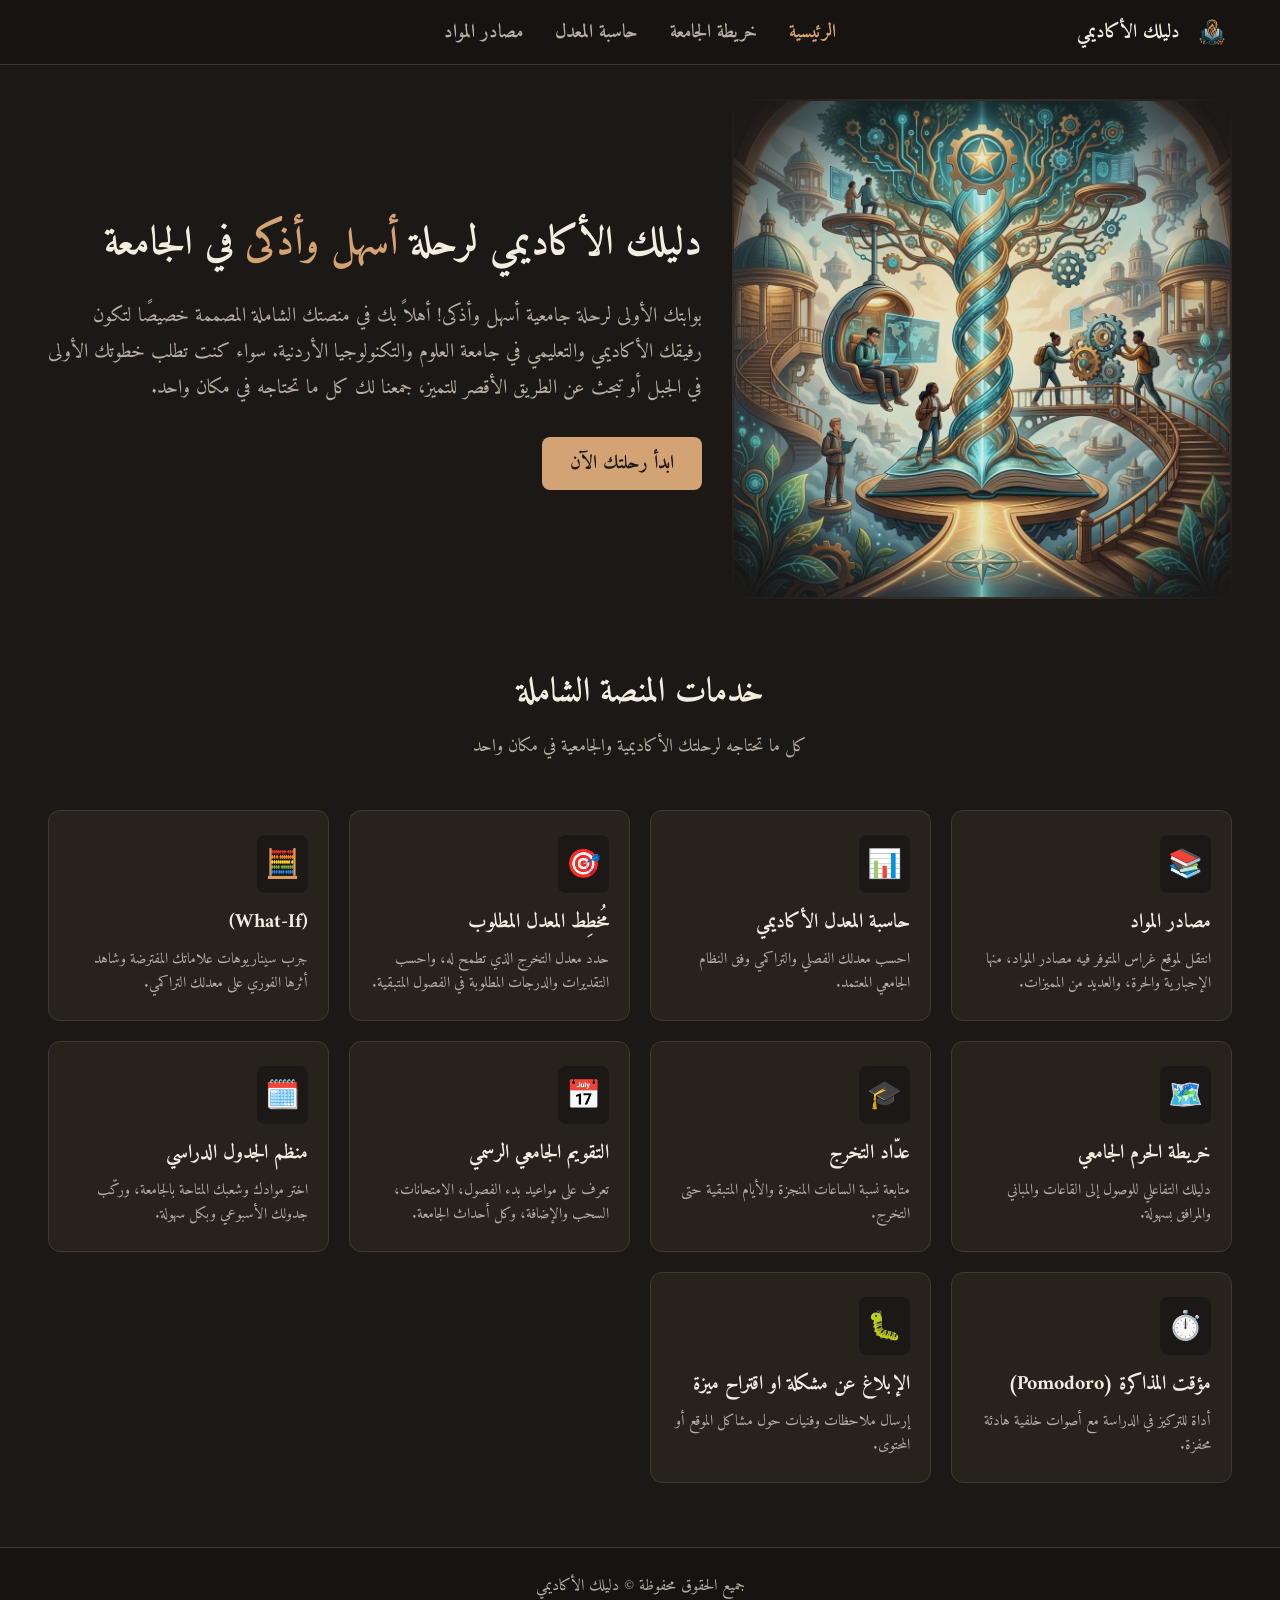
==== index.html @ 9dca1169 "Add files via upload" ====
<!DOCTYPE html>
<html lang="ar" dir="rtl">

<head>
    <link rel="stylesheet" href="CSS/auth-modal.css">
    <meta charset="UTF-8">
    <meta name="viewport" content="width=device-width, initial-scale=1.0">
    <title>dalelak</title>
    <link rel="stylesheet" href="CSS/style.css">
</head>

<body>

    <header class="official-header">
        <div class="header-container">
            <!-- الشعار مع اسم المنصة -->
            <div class="logo-section">
                <img src="image/logox.png" alt="شعار المنصة" class="site-logo">
                <span class="logo-text">دليلك الأكاديمي</span>
            </div>

            <!-- روابط الخدمات الأكاديمية الأهم للطلاب -->
            <nav class="navigation">
                <ul>
                    <li><a href="index.html" class="active">الرئيسية</a></li>
                    <li><a href="campus-map.html">خريطة الجامعة</a></li>
                    <li><a href="gpa-calculator.html">حاسبة المعدل</a></li>
                    <li><a href="https://www.ghirass-jo.com/" target="_blank">مصادر المواد</a></li>
                </ul>
            </nav>

            <!-- الأدوات الجانبية: زر الوضع الداكن وزر الدخول -->
       
        </div>
    </header>

    <hr />

    <section class="hero">
        <!-- غلفنا الصورة بـ div وأعطيناها كلاس محدد للدمج -->
        <div class="hero-image-wrapper">
            <img src="image/intro to just.jpg" alt="Student study illustration" class="hero-image-right">
        </div>

        <div class="herosup">
            <h1 class="hero-title">
                دليلك الأكاديمي لرحلة <span class="highlight">أسهل وأذكى</span> في الجامعة
            </h1>

            <p class="intro">
                بوابتك الأولى لرحلة جامعية أسهل وأذكى! أهلاً بك في منصتك الشاملة المصممة خصيصًا لتكون رفيقك الأكاديمي
                والتعليمي في جامعة العلوم والتكنولوجيا الأردنية. سواء كنت تطلب خطوتك الأولى في الجبل أو تبحث عن الطريق
                الأقصر للتميز، جمعنا لك كل ما تحتاجه في مكان واحد.
            </p>

            <div class="button-container">
                <!-- ربط الزر بـ id قسم الخدمات للتمرير التلقائي -->
                <a href="#features" class="btn-start">ابدأ رحلتك الآن</a>
            </div>
        </div>
    </section>

    <section class="features-section" id="features">
        <h2 class="section-title">خدمات المنصة الشاملة</h2>
        <p class="section-subtitle">كل ما تحتاجه لرحلتك الأكاديمية والجامعية في مكان واحد</p>
        <div class="features-grid">

            <a href="https://www.ghirass-jo.com/" target="_blank" class="feature-card-link">
                <div class="feature-card">
                    <span class="icon">📚</span>
                    <h3>مصادر المواد</h3>
                    <p>انتقل لموقع غراس المتوفر فيه مصادر المواد، منها الإجبارية والحرة، والعديد من المميزات.</p>
                </div>
            </a>

            <!-- 2. حاسبة المعدل الأكاديمي -->
            <a href="gpa-calculator.html" class="feature-card-link">
                <div class="feature-card">
                    <span class="icon">📊</span>
                    <h3>حاسبة المعدل الأكاديمي</h3>
                    <p>احسب معدلك الفصلي والتراكمي وفق النظام الجامعي المعتمد.</p>
                </div>
            </a>
            <!-- مُخطِط المعدل المطلوب (GPA Target) -->
            <a href="gpa-target.html" class="feature-card-link">
                <div class="feature-card">
                    <span class="icon">🎯</span>
                    <h3>مُخطِط المعدل المطلوب</h3>
                    <p>حدد معدل التخرج الذي تطمح له، واحسب التقديرات والدرجات المطلوبة في الفصول المتبقية.</p>
                </div>
            </a>

            <!-- 3. حاسبة "ماذا لو؟" (What-If) -->
            <a href="whatif-calculator.html" class="feature-card-link">
                <div class="feature-card">
                    <span class="icon">🧮</span>
                    <h3>(What-If)</h3>
                    <p>جرب سيناريوهات علاماتك المفترضة وشاهد أثرها الفوري على معدلك التراكمي.</p>
                </div>
            </a>






            <!-- 7. خريطة الحرم الجامعي -->
            <div class="feature-card" onclick="window.location.href='campus-map.html'">
                <div class="icon">🗺️</div>
                <h3>خريطة الحرم الجامعي</h3>
                <p>دليلك التفاعلي للوصول إلى القاعات والمباني والمرافق بسهولة.</p>
            </div>

            <!-- 8. تتبع الخطة وعدّاد التخرج -->
            <a href="graduation-tracker.html" class="feature-card-link">
                <div class="feature-card">
                    <span class="icon">🎓</span>
                    <h3> عدّاد التخرج</h3>
                    <p>متابعة نسبة الساعات المنجزة والأيام المتبقية حتى التخرج.</p>
                </div>
            </a>

            <!-- 9. التقويم الأكاديمي الرسمي -->
            <a href="https://www.just.edu.jo/ar/calendar/Pages/default.aspx" target="_blank" class="feature-card-link">
                <div class="feature-card">
                    <span class="icon">📅</span>
                    <h3>التقويم الجامعي الرسمي</h3>
                    <p>تعرف على مواعيد بدء الفصول، الامتحانات، السحب والإضافة، وكل أحداث الجامعة.</p>
                </div>
            </a>

            <!-- 10. صانع الجدول الدراسي -->
            <a href="schedule-builder.html" class="feature-card-link">
                <div class="feature-card">
                    <span class="icon">🗓️</span>
                    <h3>منظم الجدول الدراسي </h3>
                    <p>اختر موادك وشعبك المتاحة بالجامعة، وركّب جدولك الأسبوعي وبكل سهولة.</p>
                </div>
            </a>



            <!-- 13. مؤقت المذاكرة والتركيز -->
            <a href="pomodoro-timer.html" class="feature-card-link">
                <div class="feature-card">
                    <span class="icon">⏱️</span>
                    <h3>مؤقت المذاكرة (Pomodoro)</h3>
                    <p>أداة للتركيز في الدراسة مع أصوات خلفية هادئة محفزة.</p>
                </div>
            </a>

            <!-- 14. الإبلاغ عن مشكلة -->
            <a href="feedback.html" class="feature-card-link">
                <div class="feature-card">
                    <span class="icon">🐛</span>
                    <h3> الإبلاغ عن مشكلة او اقتراح ميزة</h3>
                    <p>إرسال ملاحظات وفنيات حول مشاكل الموقع أو المحتوى.</p>
                </div>
            </a>


        </div>
    </section>



    <footer class="official-footer">
        <p>جميع الحقوق محفوظة &copy; <span id="current-year"></span> دليلك الأكاديمي</p>
    </footer>
   
</body>

</html>
---- CSS/style.css ----
@import url('https://fonts.googleapis.com/css2?family=Amiri:wght@400;700&family=Poppins:wght@400;700&display=swap');

/* ==========================================
   1. General & Base Styles (طابع المكتبة الذكية)
   ========================================== */
* {
    margin: 0;
    padding: 0;
    box-sizing: border-box;
    scroll-behavior: smooth;
    font-family: 'Poppins', sans-serif;
}

body {
    background-color: #1c1815; /* خلفية داكنة دافئة شبيهة بالموكا */
    color: #f4ede2;            /* نص كريمي مريح للعين */
    direction: rtl;
}

a {
    text-decoration: none;
}

hr {
    opacity: 0.15;
    border-color: #433830;
}

/* ==========================================
   2. Header & Navigation
   ========================================== */
.official-header {
    width: 100%;
    background-color: #171311;
    border-bottom: 1px solid #433830;
    position: sticky;
    top: 0;
    z-index: 1000;
}

.header-container {
    max-width: 1400px;
    width: 95%;
    margin: 0 auto;
    padding: 12px 1rem;
    display: grid;
    grid-template-columns: 1fr auto 1fr; /* 3 أعمدة: الشعار يمين، القائمة وسط، الأزرار يسار */
    align-items: center;
}

/* الشعار وعنوان المنصة */
.logo-section {
    display: flex;
    align-items: center;
    gap: 12px;
    justify-self: start; /* يثبت الشعار في جهة اليمين */
}

.site-logo {
    width: 40px;
    height: 40px;
    object-fit: contain;
}

.logo-text {
    font-family: 'Amiri', serif;
    color: #f4ede2;
    font-size: 1.2rem;
    font-weight: 700;
}

/* روابط القائمة الرئيسية - ثابتة في المنتصف تماماً */
.navigation {
    justify-self: center; 
}

.navigation ul {
    list-style: none;
    display: flex;
    gap: 2rem;
    margin: 0;
    padding: 0;
}

.navigation a {
    text-decoration: none;
    color: #b8afa4;
    font-family: 'Amiri', serif;
    font-size: 19px;
    font-weight: 700;
    position: relative;
    padding: 4px 0;
    transition: color 0.25s ease;
}

.navigation a:hover,
.navigation a.active {
    color: #d4a373; /* لون عسلي/ذهبي دافئ */
}

/* الأزرار الجانبية */
.header-actions {
    justify-self: end; /* تثبيت الأزرار في أقصى اليسار */
    display: flex;
    align-items: center;
    gap: 12px;
}

/* ==========================================
   3. Hero Section
   ========================================== */
.hero {
    display: flex;
    align-items: center;
    justify-content: space-between;
    gap: 30px;
    margin: 2rem auto;
    padding: 0 1rem;
    max-width: 1400px;
    width: 95%;
    direction: rtl;
}

.herosup {
    flex: 1;
    text-align: right;
}

.hero-title {
    font-family: 'Amiri', serif;
    font-size: 40px;
    font-weight: 700;
    color: #f4ede2;
    margin-bottom: 20px;
    text-align: right;
}

.intro {
    font-family: 'Amiri', serif;
    font-size: 20px;
    color: #b8afa4;
    line-height: 1.8;
    margin-top: 15px;
    text-align: right;
    margin-bottom: 30px;
}

.highlight {
    font-family: 'Amiri', serif;
    font-size: inherit;
    font-weight: inherit;
    color: #d4a373;
}

.hero-image-wrapper {
    flex: 0 0 500px;
    max-width: 100%;
}

.hero-image-right {
    width: 100%;
    height: auto;
    display: block;
    border-radius: 12px;
    border: 2px solid #433830;
    box-shadow: 0 10px 25px rgba(0,0,0,0.3);
    -webkit-mask-image: radial-gradient(circle, rgba(0,0,0,1) 60%, rgba(0,0,0,0) 100%);
    mask-image: radial-gradient(circle, rgba(0,0,0,1) 60%, rgba(0,0,0,0) 100%);
    opacity: 0.9;
}

/* ==========================================
   4. Features & Cards Section
   ========================================== */
.features-section {
    max-width: 1400px;
    width: 95%;
    margin: 4rem auto;
    padding: 0 1rem;
    text-align: center;
}

.section-title {
    font-family: 'Amiri', serif;
    font-size: 34px;
    color: #f4ede2;
    margin-bottom: 8px;
}

.section-subtitle {
    font-family: 'Amiri', serif;
    font-size: 18px;
    color: #b8afa4;
    margin-bottom: 3rem;
}

.features-grid {
    display: grid;
    grid-template-columns: repeat(auto-fit, minmax(260px, 1fr));
    gap: 20px;
}

.feature-card {
    background-color: #28221d; /* خلفية كرت دافئة */
    border: 1px solid #433830;   /* إطار هادئ */
    border-radius: 12px;
    padding: 24px 20px;
    text-align: right;
    transition: all 0.3s ease;
    cursor: pointer;
}

.feature-card:hover {
    background-color: #332b25;   /* تفتيح بسيط عند تمرير الماوس */
    border-color: #d4a373;       /* إطار عسلي */
    transform: translateY(-4px);
    box-shadow: 0 8px 20px rgba(212, 163, 115, 0.08);
}

.feature-card .icon,
.feature-card .card-icon {
    font-size: 28px;
    margin-bottom: 12px;
    display: inline-block;
    padding: 8px;
    background: #1c1815;
    border-radius: 8px;
}

.feature-card h3 {
    font-family: 'Amiri', serif;
    font-size: 20px;
    font-weight: 700;
    color: #f4ede2;
    margin-bottom: 8px;
}

.feature-card p {
    font-family: 'Amiri', serif;
    font-size: 15px;
    color: #b8afa4;
    line-height: 1.6;
}

/* ==========================================
   5. Buttons & Action Controls
   ========================================== */
.btn-start {
    display: inline-block;
    font-family: 'Amiri', serif;
    font-size: 19px;
    font-weight: 700;
    color: #1c1815;
    background-color: #d4a373; /* زر بارز بلون ذهبي دافئ */
    padding: 10px 28px;
    border-radius: 8px;
    text-decoration: none;
    transition: background-color 0.25s ease, transform 0.2s ease;
}

.btn-start:hover {
    background-color: #e9c46a;
    transform: translateY(-2px);
}

.btn-portal {
    font-family: 'Amiri', serif;
    background-color: #28221d;
    color: #f4ede2;
    border: 1px solid #433830;
    padding: 6px 18px;
    border-radius: 8px;
    font-size: 17px;
    font-weight: 700;
    text-decoration: none;
    transition: background-color 0.2s ease, border-color 0.2s ease, color 0.2s ease;
}

.btn-portal:hover {
    background-color: #d4a373;
    border-color: #d4a373;
    color: #1c1815;
}

.theme-toggle-btn {
    background: #28221d;
    border: 1px solid #433830;
    color: #f4ede2;
    font-size: 0.95rem;
    width: 38px;
    height: 38px;
    border-radius: 8px;
    cursor: pointer;
    display: flex;
    align-items: center;
    justify-content: center;
    transition: background-color 0.2s ease, border-color 0.2s ease;
}

.theme-toggle-btn:hover {
    background-color: #332b25;
    border-color: #d4a373;
}

/* ==========================================
   6. Footer
   ========================================== */
.official-footer {
    width: 100%;
    text-align: center;
    padding: 1.5rem 1rem;
    margin-top: 3rem;
    background-color: #171311;
    border-top: 1px solid #433830;
}

.official-footer p {
    font-family: 'Amiri', serif;
    font-size: 16px;
    color: #b8afa4;
    margin: 0;
}
/* ==========================================
   تعديلات شاملة للتجاوب مع الشاشات الصغيرة (Mobile Optimization)
   ========================================== */
@media (max-width: 900px) {

    /* 1. إصلاح الهيدر والقائمة العلوية لتتكدس بترتيب */
    .header-container {
        display: flex !important;
        flex-direction: column !important;
        gap: 12px;
        padding: 10px;
        text-align: center;
    }
    
    .logo-section {
        justify-self: center !important;
        justify-content: center;
    }

    .navigation {
        justify-self: center !important;
    }

    .navigation ul {
        flex-wrap: wrap;
        justify-content: center;
        gap: 1rem !important;
    }

    .navigation a {
        font-size: 16px !important;
    }

    .header-actions {
        justify-self: center !important;
    }

    /* 2. إصلاح الواجهة الرئيسية (Hero Section) */
    .hero {
        flex-direction: column-reverse !important;
        text-align: center !important;
        margin: 1.5rem auto !important;
        gap: 20px;
    }
    
    .herosup, .hero-title, .intro {
        text-align: center !important;
    }

    .hero-title {
        font-size: 26px !important;
        line-height: 1.3;
    }

    .intro {
        font-size: 15px !important;
    }

    .hero-image-wrapper {
        flex: 0 0 auto !important;
        width: 100% !important;
        max-width: 260px !important;
        margin: 0 auto;
    }

    /* 3. تحويل جميع الشبكات والكروت إلى عمود واحد لتعبئة الشاشة */
    .features-grid, 
    .builder-layout, 
    .pomodoro-layout, 
    .input-grid, 
    .cumulative-inputs, 
    .details-grid,
    .status-grid {
        grid-template-columns: 1fr !important;
        gap: 15px !important;
    }

    /* 4. منع الجداول من الخروج عن حدود الشاشة وجعلها قابلة للتمرير بسلاسة */
    .schedule-table, 
    .whatif-table, 
    .courses-table {
        display: block;
        overflow-x: auto;
        white-space: nowrap;
        -webkit-overflow-scrolling: touch;
    }

    /* 5. ضبط العناوين والأزرار لتناسب أصابع الجوال */
    .section-title, .page-title {
        font-size: 24px !important;
    }
    
    .section-subtitle, .page-desc {
        font-size: 14px !important;
    }

    .btn-start, .btn-calc, .btn-add, .btn-submit, .btn-calc-tracker {
        width: 100% !important;
        font-size: 17px !important;
        padding: 12px !important;
        text-align: center;
    }

    /* 6. تصغير الحاويات الرئيسية والهوامش لتناسب الشاشات الضيقة */
    .calculator-container,
    .whatif-container,
    .pomodoro-container,
    .tracker-container,
    .feedback-container,
    .map-page-container {
        padding: 0 10px !important;
        margin: 1.5rem auto !important;
    }
}


/* ==========================================
   إصلاحات خاصة بالهيدر والخريطة على الجوال
   ========================================== */
@media (max-width: 900px) {

    /* 1. إعطاء الهيدر مساحة وبراح لتتكدس العناصر بدون حشر */
    .header-container {
        display: flex !important;
        flex-direction: column !important;
        gap: 15px !important;
        padding: 18px 10px !important;
    }

    .navigation ul {
        display: flex !important;
        flex-wrap: wrap !important;
        justify-content: center !important;
        gap: 10px 15px !important; /* مسافات مريحة بين الروابط سطر بسطر */
    }

    .navigation a {
        font-size: 15px !important;
        padding: 4px 8px !important;
    }

    /* 2. جعل الخريطة أسهل وأوسع للحركة باللمس على الجوال */
    .map-view-box {
        height: 450px !important; /* زيادة ارتفاع الخريطة لتصير واضحة ومريحة للتصفح */
    }

    .map-image-scroll-wrapper {
        -webkit-overflow-scrolling: touch !important; /* تفعيل التمرير السلس بالاصبع */
        touch-action: pan-x pan-y !important; /* السماح بحركة اللمس بحرية داخل الخريطة */
    }
}
/* ==========================================
   إصلاح تفاعل الخريطة أو الموقع المضمت على الجوال
   ========================================== */
@media (max-width: 900px) {
    .map-view-box {
        height: 450px !important;
        overflow: hidden !important;
        position: relative;
        -webkit-overflow-scrolling: touch !important;
    }

    /* لو كانت الخريطة عبارة عن iframe أو صفحة ويب مضمنة */
    .map-view-box iframe, 
    .map-view-box object, 
    .map-view-box embed {
        width: 100% !important;
        height: 100% !important;
        border: none !important;
        pointer-events: auto !important;
        -webkit-overflow-scrolling: touch !important;
    }

    .map-image-scroll-wrapper {
        width: 100% !important;
        height: 100% !important;
        overflow: auto !important;
        -webkit-overflow-scrolling: touch !important;
        touch-action: pan-x pan-y !important;
    }
}
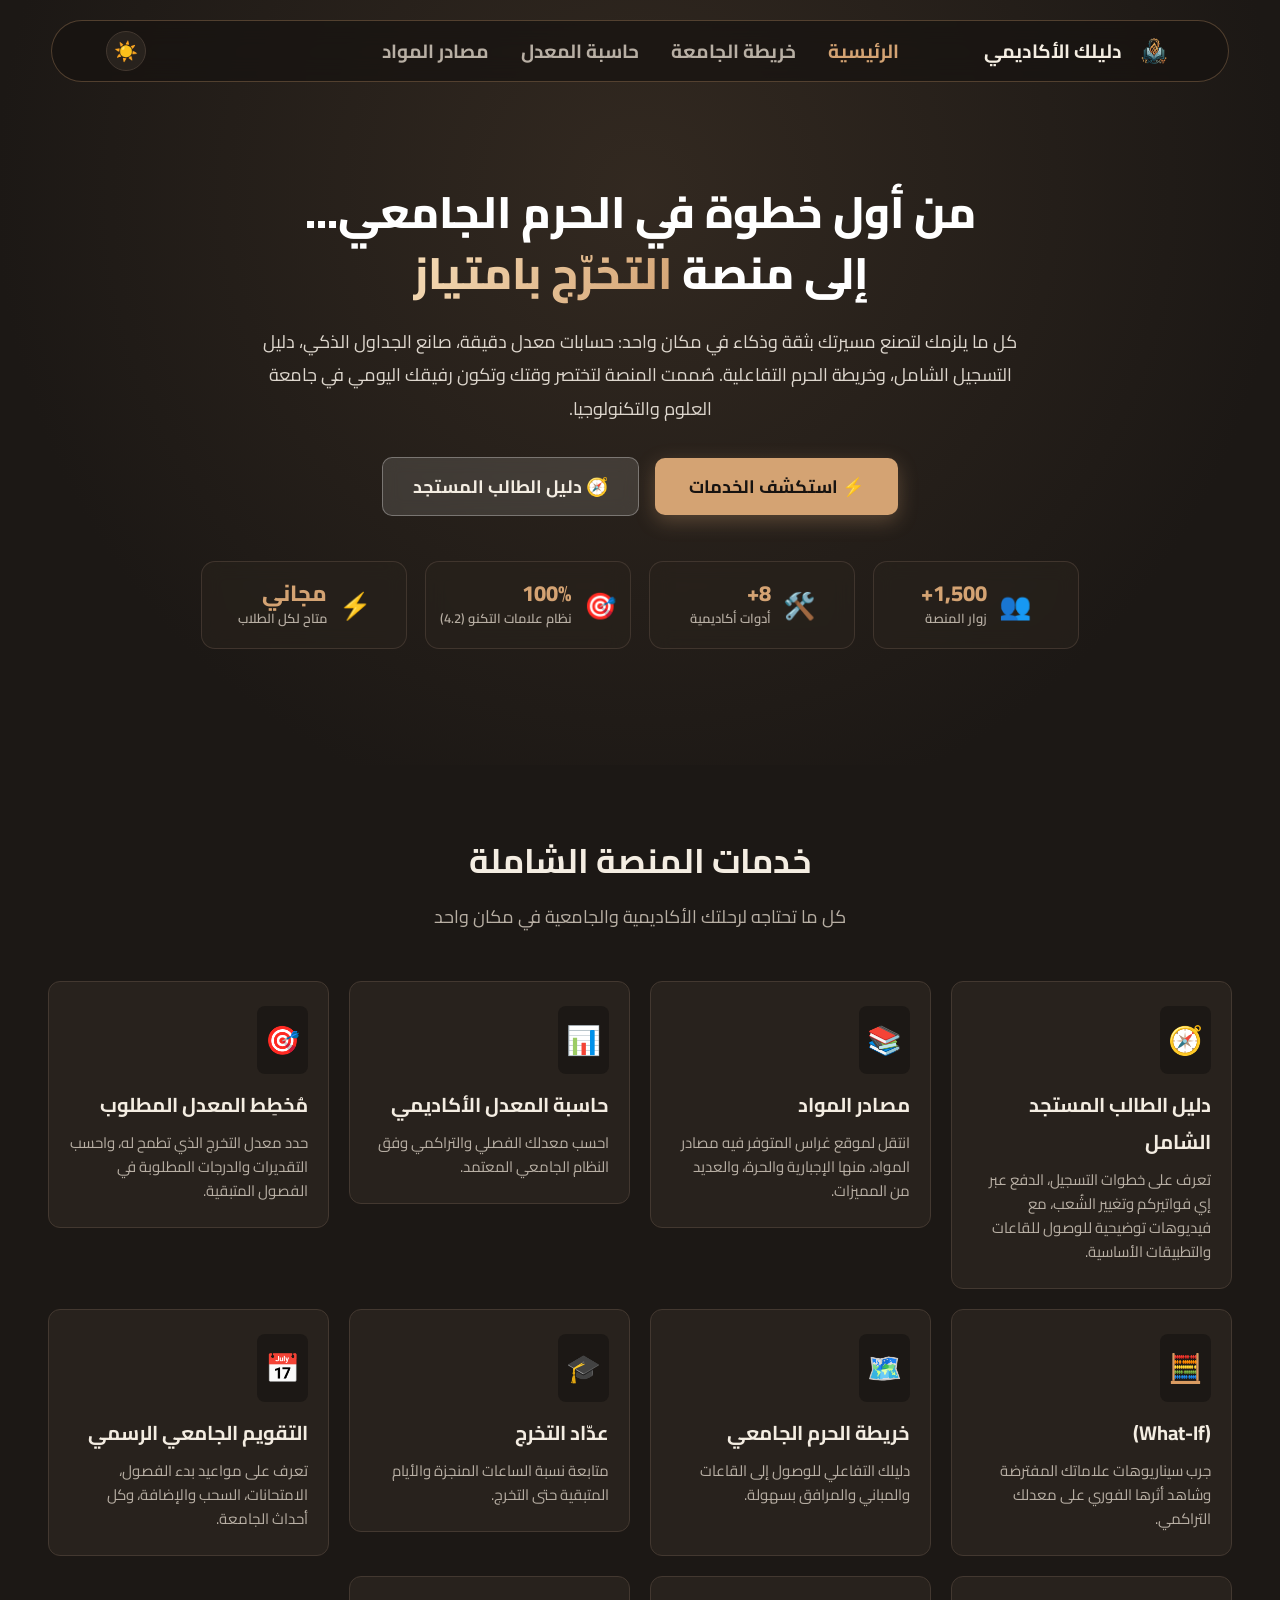
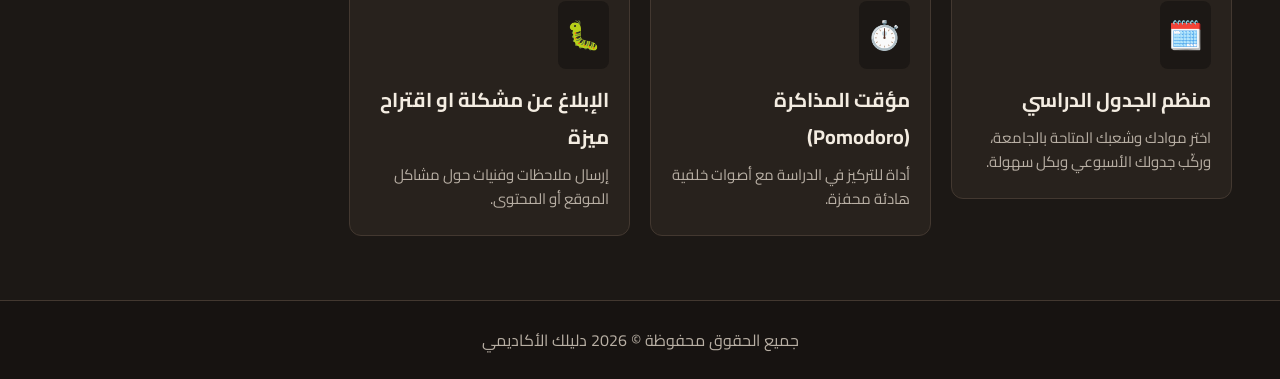
==== commit 5eb30601: "Add files via upload" ====
--- a/index.html
+++ b/index.html
@@ -2,24 +2,26 @@
 <html lang="ar" dir="rtl">
 
 <head>
-    <link rel="stylesheet" href="CSS/auth-modal.css">
     <meta charset="UTF-8">
     <meta name="viewport" content="width=device-width, initial-scale=1.0">
-    <title>dalelak</title>
+    <title>دليلك الأكاديمي</title>
+    <!-- استدعاء خط Cairo الموحد لجميع عناصر الصفحة -->
+    <link href="https://fonts.googleapis.com/css2?family=Cairo:wght@400;600;700;800&display=swap" rel="stylesheet">
+    <link rel="stylesheet" href="CSS/auth-modal.css">
     <link rel="stylesheet" href="CSS/style.css">
+    <link rel="stylesheet" href="theme.css">
 </head>
 
 <body>
 
-    <header class="official-header">
+    <!-- الهيدر العائم الخاص بالرئيسية -->
+    <header class="official-header home-header">
         <div class="header-container">
-            <!-- الشعار مع اسم المنصة -->
             <div class="logo-section">
                 <img src="image/logox.png" alt="شعار المنصة" class="site-logo">
                 <span class="logo-text">دليلك الأكاديمي</span>
             </div>
 
-            <!-- روابط الخدمات الأكاديمية الأهم للطلاب -->
             <nav class="navigation">
                 <ul>
                     <li><a href="index.html" class="active">الرئيسية</a></li>
@@ -29,41 +31,88 @@
                 </ul>
             </nav>
 
-            <!-- الأدوات الجانبية: زر الوضع الداكن وزر الدخول -->
-       
+            <div class="header-actions">
+                <button id="themeToggle" class="theme-toggle-btn" title="تبديل المظهر">
+                    <span id="themeIcon">☀️</span>
+                </button>
+            </div>
         </div>
     </header>
 
-    <hr />
-
-    <section class="hero">
-        <!-- غلفنا الصورة بـ div وأعطيناها كلاس محدد للدمج -->
-        <div class="hero-image-wrapper">
-            <img src="image/intro to just.jpg" alt="Student study illustration" class="hero-image-right">
-        </div>
-
-        <div class="herosup">
+    <!-- الواجهة الرئيسية بالصورة والتنسيق الموحد -->
+<!-- واجهة البداية العصرية بدون صور مع عداد الزوار والإحصائيات -->
+    <section class="hero-banner">
+        <div class="hero-content">
             <h1 class="hero-title">
-                دليلك الأكاديمي لرحلة <span class="highlight">أسهل وأذكى</span> في الجامعة
+                من أول خطوة في الحرم الجامعي... <br>
+                إلى منصة <span class="highlight">التخرّج بامتياز</span>
             </h1>
 
-            <p class="intro">
-                بوابتك الأولى لرحلة جامعية أسهل وأذكى! أهلاً بك في منصتك الشاملة المصممة خصيصًا لتكون رفيقك الأكاديمي
-                والتعليمي في جامعة العلوم والتكنولوجيا الأردنية. سواء كنت تطلب خطوتك الأولى في الجبل أو تبحث عن الطريق
-                الأقصر للتميز، جمعنا لك كل ما تحتاجه في مكان واحد.
+            <p class="hero-intro">
+                كل ما يلزمك لتصنع مسيرتك بثقة وذكاء في مكان واحد: حسابات معدل دقيقة، صانع الجداول الذكي، دليل التسجيل الشامل، وخريطة الحرم التفاعلية. صُممت المنصة لتختصر وقتك وتكون رفيقك اليومي في جامعة العلوم والتكنولوجيا.
             </p>
 
-            <div class="button-container">
-                <!-- ربط الزر بـ id قسم الخدمات للتمرير التلقائي -->
-                <a href="#features" class="btn-start">ابدأ رحلتك الآن</a>
+            <div class="hero-actions">
+                <a href="#features" class="btn-primary-hero">⚡ استكشف الخدمات</a>
+                <a href="guide.html" class="btn-secondary-hero">🧭 دليل الطالب المستجد</a>
+            </div>
+
+            <!-- شبكة الإحصائيات وعداد الزوار -->
+            <div class="hero-stats">
+                <!-- عداد الزوار التفاعلي -->
+                <div class="stat-box">
+                    <span class="stat-icon">👥</span>
+                    <div class="stat-data">
+                        <span class="stat-number" id="visitorCount">0</span>
+                        <span class="stat-label">زوار المنصة</span>
+                    </div>
+                </div>
+
+                <!-- عدد الأدوات -->
+                <div class="stat-box">
+                    <span class="stat-icon">🛠️</span>
+                    <div class="stat-data">
+                        <span class="stat-number">8+</span>
+                        <span class="stat-label">أدوات أكاديمية</span>
+                    </div>
+                </div>
+
+                <!-- التوافق الأكاديمي -->
+                <div class="stat-box">
+                    <span class="stat-icon">🎯</span>
+                    <div class="stat-data">
+                        <span class="stat-number">100%</span>
+                        <span class="stat-label">نظام علامات التكنو (4.2)</span>
+                    </div>
+                </div>
+
+                <!-- إتاحة المنصة -->
+                <div class="stat-box">
+                    <span class="stat-icon">⚡</span>
+                    <div class="stat-data">
+                        <span class="stat-number">مجاني</span>
+                        <span class="stat-label">متاح لكل الطلاب</span>
+                    </div>
+                </div>
             </div>
         </div>
     </section>
+
+    <!-- تبدأ بعدها كروت الخدمات مباشرة -->
 
     <section class="features-section" id="features">
         <h2 class="section-title">خدمات المنصة الشاملة</h2>
         <p class="section-subtitle">كل ما تحتاجه لرحلتك الأكاديمية والجامعية في مكان واحد</p>
         <div class="features-grid">
+
+            <a href="guide.html" class="feature-card-link">
+                <div class="feature-card">
+                    <span class="icon">🧭</span>
+                    <h3>دليل الطالب المستجد الشامل</h3>
+                    <p>تعرف على خطوات التسجيل، الدفع عبر إي فواتيركم وتغيير الشُعب، مع فيديوهات توضيحية للوصول للقاعات
+                        والتطبيقات الأساسية.</p>
+                </div>
+            </a>
 
             <a href="https://www.ghirass-jo.com/" target="_blank" class="feature-card-link">
                 <div class="feature-card">
@@ -167,7 +216,10 @@
     <footer class="official-footer">
         <p>جميع الحقوق محفوظة &copy; <span id="current-year"></span> دليلك الأكاديمي</p>
     </footer>
-   
+<script src="theme.js"></script>
+
+
+
 </body>
 
 </html>
--- a/CSS/style.css
+++ b/CSS/style.css
@@ -1,14 +1,14 @@
-@import url('https://fonts.googleapis.com/css2?family=Amiri:wght@400;700&family=Poppins:wght@400;700&display=swap');
 
 /* ==========================================
    1. General & Base Styles (طابع المكتبة الذكية)
    ========================================== */
+@import url('https://fonts.googleapis.com/css2?family=Cairo:wght@400;600;700&display=swap');
 * {
     margin: 0;
     padding: 0;
     box-sizing: border-box;
     scroll-behavior: smooth;
-    font-family: 'Poppins', sans-serif;
+    font-family: 'Cairo', sans-serif !important; /* توحيد الخط العربي في كامل الموقع */
 }
 
 body {
@@ -63,7 +63,7 @@
 }
 
 .logo-text {
-    font-family: 'Amiri', serif;
+    font-family: 'Cairo', sans-serif;
     color: #f4ede2;
     font-size: 1.2rem;
     font-weight: 700;
@@ -85,7 +85,7 @@
 .navigation a {
     text-decoration: none;
     color: #b8afa4;
-    font-family: 'Amiri', serif;
+    font-family: 'Cairo', sans-serif;
     font-size: 19px;
     font-weight: 700;
     position: relative;
@@ -107,66 +107,204 @@
 }
 
 /* ==========================================
-   3. Hero Section
-   ========================================== */
-.hero {
+/* ==============================================================
+   الهيدر العائم والزجاجي (خاص بالصفحة الرئيسية فقط)
+   ============================================================== */
+.official-header.home-header {
+    position: absolute;
+    top: 20px;
+    left: 0;
+    right: 0;
+    width: 92%;
+    max-width: 1300px;
+    margin: 0 auto;
+    background: rgba(23, 19, 17, 0.75);
+    backdrop-filter: blur(12px);
+    -webkit-backdrop-filter: blur(12px);
+    border: 1px solid rgba(212, 163, 115, 0.3);
+    border-radius: 40px;
+    z-index: 1000;
+}
+
+.home-header .header-container {
+    padding: 10px 1.5rem;
+}
+
+/* ==============================================================
+   الواجهة السينمائية (Hero Banner)
+   ============================================================== */
+/* ==============================================================
+   الواجهة الرئيسية الجديدة (خلفية تدرج ناعمة وبطاقات إحصائيات)
+   ============================================================== */
+.hero-banner {
+    position: relative;
+    min-height: 85vh;
     display: flex;
     align-items: center;
-    justify-content: space-between;
-    gap: 30px;
-    margin: 2rem auto;
-    padding: 0 1rem;
-    max-width: 1400px;
-    width: 95%;
-    direction: rtl;
-}
-
-.herosup {
-    flex: 1;
+    justify-content: center;
+    text-align: center;
+    overflow: hidden;
+    padding: 130px 1.5rem 4rem;
+    /* إضاءة ذهبية خافتة بالمنتصف تندمج مع لون الموقع */
+    background: radial-gradient(circle at 50% 25%, rgba(212, 163, 115, 0.12) 0%, #1c1815 75%);
+}
+
+.hero-content {
+    position: relative;
+    z-index: 10;
+    max-width: 950px;
+    margin: 0 auto;
+}
+
+.hero-title {
+    font-size: 44px;
+    font-weight: 800;
+    line-height: 1.4;
+    color: #ffffff;
+    margin-bottom: 20px;
+}
+
+.hero-title .highlight {
+    color: #d4a373;
+    background: linear-gradient(120deg, #f5dcb7, #d4a373);
+    -webkit-background-clip: text;
+    background-clip: text;
+    -webkit-text-fill-color: transparent;
+}
+
+.hero-intro {
+    font-size: 18px;
+    line-height: 1.85;
+    color: #ded7ce;
+    max-width: 780px;
+    margin: 0 auto 32px;
+}
+
+.hero-actions {
+    display: flex;
+    gap: 16px;
+    justify-content: center;
+    align-items: center;
+    flex-wrap: wrap;
+    margin-bottom: 45px;
+}
+
+/* ==============================================================
+   صناديق الإحصائيات وعداد الزوار
+   ============================================================== */
+.hero-stats {
+    display: grid;
+    grid-template-columns: repeat(auto-fit, minmax(180px, 1fr));
+    gap: 18px;
+    max-width: 880px;
+    margin: 0 auto;
+}
+
+.stat-box {
+    background: rgba(40, 34, 29, 0.65);
+    border: 1px solid rgba(67, 56, 48, 0.9);
+    backdrop-filter: blur(10px);
+    -webkit-backdrop-filter: blur(10px);
+    border-radius: 14px;
+    padding: 18px 14px;
+    display: flex;
+    align-items: center;
+    justify-content: center;
+    gap: 12px;
+    transition: all 0.3s ease;
+}
+
+.stat-box:hover {
+    border-color: #d4a373;
+    transform: translateY(-3px);
+    box-shadow: 0 8px 20px rgba(212, 163, 115, 0.1);
+}
+
+.stat-icon {
+    font-size: 26px;
+}
+
+.stat-data {
+    display: flex;
+    flex-direction: column;
     text-align: right;
 }
 
-.hero-title {
-    font-family: 'Amiri', serif;
-    font-size: 40px;
+.stat-number {
+    font-size: 22px;
+    font-weight: 800;
+    color: #d4a373;
+    line-height: 1.2;
+}
+
+.stat-label {
+    font-size: 13px;
+    color: #b8afa4;
+    font-weight: 600;
+}
+
+@media (max-width: 768px) {
+    .hero-banner { padding: 3rem 1rem 3.5rem; min-height: auto; }
+    .hero-title { font-size: 28px; }
+    .hero-intro { font-size: 15px; }
+    .hero-stats { grid-template-columns: repeat(2, 1fr); gap: 12px; }
+}
+
+.btn-primary-hero {
+    background-color: #d4a373;
+    color: #171311;
+    font-size: 18px;
     font-weight: 700;
+    padding: 12px 34px;
+    border-radius: 10px;
+    text-decoration: none;
+    transition: all 0.25s ease;
+    box-shadow: 0 6px 20px rgba(212, 163, 115, 0.3);
+    cursor: pointer;
+}
+
+.btn-primary-hero:hover {
+    background-color: #e4b585;
+    transform: translateY(-2px);
+}
+
+.btn-secondary-hero {
+    background: rgba(255, 255, 255, 0.12);
     color: #f4ede2;
-    margin-bottom: 20px;
-    text-align: right;
-}
-
-.intro {
-    font-family: 'Amiri', serif;
-    font-size: 20px;
-    color: #b8afa4;
-    line-height: 1.8;
-    margin-top: 15px;
-    text-align: right;
-    margin-bottom: 30px;
-}
-
-.highlight {
-    font-family: 'Amiri', serif;
-    font-size: inherit;
-    font-weight: inherit;
-    color: #d4a373;
-}
-
-.hero-image-wrapper {
-    flex: 0 0 500px;
-    max-width: 100%;
-}
-
-.hero-image-right {
-    width: 100%;
-    height: auto;
-    display: block;
-    border-radius: 12px;
-    border: 2px solid #433830;
-    box-shadow: 0 10px 25px rgba(0,0,0,0.3);
-    -webkit-mask-image: radial-gradient(circle, rgba(0,0,0,1) 60%, rgba(0,0,0,0) 100%);
-    mask-image: radial-gradient(circle, rgba(0,0,0,1) 60%, rgba(0,0,0,0) 100%);
-    opacity: 0.9;
+    border: 1px solid rgba(255, 255, 255, 0.3);
+    backdrop-filter: blur(8px);
+    font-size: 18px;
+    font-weight: 700;
+    padding: 12px 30px;
+    border-radius: 10px;
+    text-decoration: none;
+    transition: all 0.25s ease;
+    cursor: pointer;
+}
+
+.btn-secondary-hero:hover {
+    background: rgba(255, 255, 255, 0.22);
+    color: #ffffff;
+    transform: translateY(-2px);
+}
+
+/* التجاوب مع الجوال */
+@media (max-width: 900px) {
+    .official-header.home-header {
+        position: relative;
+        top: 0;
+        width: 100%;
+        border-radius: 0;
+        border: none;
+    }
+    .hero-banner { 
+        padding: 3rem 1rem 4rem; 
+        min-height: auto;
+    }
+    .hero-title { font-size: 28px; }
+    .hero-intro { font-size: 15px; }
+    .hero-actions { flex-direction: column; width: 100%; }
+    .btn-primary-hero, .btn-secondary-hero { width: 100%; }
 }
 
 /* ==========================================
@@ -181,14 +319,14 @@
 }
 
 .section-title {
-    font-family: 'Amiri', serif;
+    font-family: 'Cairo', sans-serif;
     font-size: 34px;
     color: #f4ede2;
     margin-bottom: 8px;
 }
 
 .section-subtitle {
-    font-family: 'Amiri', serif;
+    font-family: 'Cairo', sans-serif;
     font-size: 18px;
     color: #b8afa4;
     margin-bottom: 3rem;
@@ -228,7 +366,7 @@
 }
 
 .feature-card h3 {
-    font-family: 'Amiri', serif;
+    font-family: 'Cairo', sans-serif;
     font-size: 20px;
     font-weight: 700;
     color: #f4ede2;
@@ -236,7 +374,7 @@
 }
 
 .feature-card p {
-    font-family: 'Amiri', serif;
+    font-family: 'Cairo', sans-serif;
     font-size: 15px;
     color: #b8afa4;
     line-height: 1.6;
@@ -247,7 +385,7 @@
    ========================================== */
 .btn-start {
     display: inline-block;
-    font-family: 'Amiri', serif;
+    font-family: 'Cairo', sans-serif;
     font-size: 19px;
     font-weight: 700;
     color: #1c1815;
@@ -264,7 +402,7 @@
 }
 
 .btn-portal {
-    font-family: 'Amiri', serif;
+    font-family: 'Cairo', sans-serif;
     background-color: #28221d;
     color: #f4ede2;
     border: 1px solid #433830;
@@ -315,7 +453,7 @@
 }
 
 .official-footer p {
-    font-family: 'Amiri', serif;
+    font-family: 'Cairo', sans-serif;
     font-size: 16px;
     color: #b8afa4;
     margin: 0;
--- a/theme.css
+++ b/theme.css
@@ -0,0 +1,526 @@
+/* ==========================================
+   1. زر تبديل الثيم المشترك
+   ========================================== */
+.theme-toggle-btn {
+    background-color: #28221d;
+    border: 1px solid #433830;
+    color: #f4ede2;
+    font-size: 1.2rem;
+    width: 40px;
+    height: 40px;
+    border-radius: 50%;
+    cursor: pointer;
+    display: inline-flex;
+    align-items: center;
+    justify-content: center;
+    transition: all 0.3s ease;
+}
+
+.theme-toggle-btn:hover {
+    background-color: #d4a373;
+    color: #171311;
+    transform: rotate(15deg) scale(1.05);
+}
+
+.official-header {
+    z-index: 9999 !important;
+}
+
+/* ==========================================
+   2. ألوان الوضع الصباحي (Light Theme) لكامل الموقع
+   ========================================== */
+body.light-theme {
+    background-color: #f5f1eb !important;
+    color: #1f1915 !important;
+}
+
+/* الهيدر وشريط التنقل */
+body.light-theme .official-header {
+    background-color: #ffffff !important;
+    border-bottom: 1px solid #dfd4c7 !important;
+}
+
+body.light-theme .logo-text,
+body.light-theme .page-title,
+body.light-theme .section-title,
+body.light-theme .phase-title,
+body.light-theme h1, 
+body.light-theme h2, 
+body.light-theme h3 {
+    color: #1f1915 !important;
+}
+
+body.light-theme .navigation a {
+    color: #5c4c40 !important;
+}
+
+body.light-theme .navigation a:hover,
+body.light-theme .navigation a.active {
+    color: #9c6328 !important;
+}
+
+/* بطاقات الكروت الأساسية وحاويات النماذج */
+body.light-theme .feature-card,
+body.light-theme .guide-card,
+body.light-theme .main-phase-card,
+body.light-theme .step-item,
+body.light-theme .current-status-card,
+body.light-theme .scenario-card,
+body.light-theme .whatif-result-box,
+body.light-theme .calculator-container,
+body.light-theme .input-card,
+body.light-theme .progress-card,
+body.light-theme .countdown-card,
+body.light-theme .roadmap-card,
+body.light-theme .timer-card,
+body.light-theme .settings-card,
+body.light-theme .form-section,
+body.light-theme .grid-section,
+body.light-theme .feedback-form {
+    background-color: #ffffff !important;
+    border-color: #dfd4c7 !important;
+    color: #1f1915 !important;
+    box-shadow: 0 4px 15px rgba(0, 0, 0, 0.04) !important;
+}
+
+/* الصناديق الداخلية في صفحة الدليل */
+body.light-theme .guide-card div[style*="background-color"] {
+    background-color: #faf7f2 !important;
+    border-color: #e0d5c8 !important;
+}
+
+body.light-theme h4,
+body.light-theme .guide-card h4 {
+    color: #9c6328 !important;
+}
+
+/* نصوص القوائم والفقرات */
+body.light-theme p,
+body.light-theme li,
+body.light-theme ol li,
+body.light-theme ul li,
+body.light-theme .steps-list li,
+body.light-theme .bullet-list li,
+body.light-theme .app-brief,
+body.light-theme .phase-subtitle,
+body.light-theme .step-body p,
+body.light-theme .modal-body li,
+body.light-theme label {
+    color: #382e27 !important;
+}
+
+body.light-theme strong,
+body.light-theme b {
+    color: #110e0c !important;
+}
+
+/* أرقام الخطوات */
+body.light-theme .step-number {
+    background-color: #f5f1eb !important;
+    border-color: #9c6328 !important;
+    color: #9c6328 !important;
+}
+
+/* الروابط وأزرار الإجراءات */
+body.light-theme a {
+    color: #8c531b !important;
+}
+
+body.light-theme .guide-card a {
+    color: #8c531b !important;
+    font-weight: bold;
+}
+
+/* حقول الإدخال والاختيار في جميع الصفحات */
+body.light-theme .input-field,
+body.light-theme .select-field,
+body.light-theme .styled-input,
+body.light-theme .styled-select {
+    background-color: #faf7f2 !important;
+    border-color: #dfd4c7 !important;
+    color: #1f1915 !important;
+}
+
+/* صناديق التنبيه */
+body.light-theme .alert-box {
+    background-color: #fff9ee !important;
+    border: 1px solid #ebd9b8 !important;
+    border-right: 4px solid #c28836 !important;
+    color: #382e27 !important;
+}
+
+body.light-theme .concept-callout {
+    background-color: #faf5ed !important;
+    border-color: #dfd4c7 !important;
+    border-right-color: #9c6328 !important;
+}
+
+/* أزرار الخدمات */
+body.light-theme .theme-toggle-btn {
+    background-color: #ece3d7 !important;
+    border-color: #d1c0ae !important;
+    color: #1f1915 !important;
+}
+
+body.light-theme .step-action-btn,
+body.light-theme .store-btn,
+body.light-theme .hall-btn,
+body.light-theme .open-modal-btn,
+body.light-theme .btn-add {
+    background-color: #faf7f2 !important;
+    color: #8c531b !important;
+    border-color: #d8c9b8 !important;
+}
+
+body.light-theme .step-action-btn:hover,
+body.light-theme .store-btn:hover,
+body.light-theme .hall-btn:hover,
+body.light-theme .open-modal-btn:hover,
+body.light-theme .btn-add:hover {
+    background-color: #8c531b !important;
+    color: #ffffff !important;
+}
+
+/* النوافذ المنبثقة */
+body.light-theme .modal-box {
+    background-color: #ffffff !important;
+    border-color: #9c6328 !important;
+    color: #1f1915 !important;
+}
+
+/* ==========================================
+   3. إصلاح كرت استشر المرشدين (guide.html)
+   ========================================== */
+body.light-theme .guide-card.highlight-card {
+    background: #f7eee2 !important;
+    background-color: #f7eee2 !important;
+    border: 1px solid #c28836 !important;
+}
+
+body.light-theme .guide-card.highlight-card * {
+    color: #2c2119 !important;
+}
+
+body.light-theme .guide-card.highlight-card h3 {
+    color: #9c6328 !important;
+}
+
+/* ==========================================
+   4. إصلاح ألوان صفحة الخريطة (campus-map.html)
+   ========================================== */
+body.light-theme .map-view-box {
+    background-color: #f5f1eb !important;
+    border-color: #dfd4c7 !important;
+}
+
+body.light-theme .map-notice-bar {
+    background-color: #ece3d7 !important;
+    color: #2c2520 !important;
+    border-color: #dfd4c7 !important;
+}
+
+body.light-theme .building-card {
+    background-color: #ffffff !important;
+    border: 1px solid #dfd4c7 !important;
+    box-shadow: 0 4px 12px rgba(0, 0, 0, 0.05) !important;
+}
+
+body.light-theme .building-card:hover {
+    background-color: #faf6f0 !important;
+    border-color: #d4a373 !important;
+}
+
+body.light-theme .building-card h3 {
+    color: #9c6328 !important;
+}
+
+body.light-theme .building-card p {
+    color: #4a3b30 !important;
+}
+
+body.light-theme .direct-map-btn {
+    color: #8c531b !important;
+    font-weight: bold !important;
+}
+
+/* ==========================================
+   5. إصلاحات الجداول ومنظم الجدول (schedule-builder)
+   ========================================== */
+body.light-theme .schedule-table th,
+body.light-theme .whatif-table th,
+body.light-theme .courses-table th {
+    background-color: #faf7f2 !important;
+    color: #9c6328 !important;
+    border-color: #dfd4c7 !important;
+}
+
+body.light-theme .schedule-table td,
+body.light-theme .whatif-table td,
+body.light-theme .courses-table td {
+    border-color: #ebdcd0 !important;
+    color: #2c2520 !important;
+}
+
+/* تثبيت لون نصوص المواد المضافة في منظم الجدول باللون الأبيض */
+.course-card, 
+.course-card * {
+    color: #ffffff !important;
+}
+
+/* ==========================================================================
+   إصلاح شامل لصناديق الأدوات الداخلية في الوضع الصباحي (Light Theme)
+   ========================================================================== */
+
+/* -------------------------------------------------------------
+   1. حاسبة المعدل ومخطط المعدل (gpa-calculator & gpa-target)
+   ------------------------------------------------------------- */
+/* الصندوق الأسود الداخلي الظاهر في صورتك */
+body.light-theme .cumulative-section {
+    background-color: #faf7f2 !important;
+    border: 1px solid #dfd4c7 !important;
+}
+
+body.light-theme .cumulative-section label,
+body.light-theme .cumulative-inputs label {
+    color: #2c2520 !important;
+    font-weight: 600;
+}
+
+/* بطاقات النتائج والمؤشرات */
+body.light-theme .result-box,
+body.light-theme #target-result-box {
+    background-color: #ffffff !important;
+    border-color: #dfd4c7 !important;
+}
+
+body.light-theme .result-card,
+body.light-theme .detail-card,
+body.light-theme .hours-card {
+    background-color: #faf7f2 !important;
+    border: 1px solid #dfd4c7 !important;
+}
+
+body.light-theme .gauge-section {
+    background-color: #faf7f2 !important;
+    border: 1px solid #dfd4c7 !important;
+}
+
+body.light-theme .gauge-header {
+    color: #2c2520 !important;
+}
+
+body.light-theme .gauge-bar-bg {
+    background-color: #e5dacd !important;
+}
+
+body.light-theme .detail-card h4,
+body.light-theme .hours-label {
+    color: #6e5e52 !important;
+}
+
+body.light-theme .detail-card p,
+body.light-theme .gpa-rating {
+    color: #2c2520 !important;
+}
+
+body.light-theme .target-advice {
+    background-color: #faf7f2 !important;
+    border-right: 4px solid #c28836 !important;
+    color: #2c2520 !important;
+}
+
+/* -------------------------------------------------------------
+   2. عدّاد التخرج (graduation-tracker)
+   ------------------------------------------------------------- */
+body.light-theme .tracker-container .input-card,
+body.light-theme .tracker-container .progress-card,
+body.light-theme .tracker-container .countdown-card,
+body.light-theme .tracker-container .roadmap-card {
+    background-color: #ffffff !important;
+    border: 1px solid #dfd4c7 !important;
+    box-shadow: 0 4px 15px rgba(0, 0, 0, 0.04) !important;
+}
+
+body.light-theme .ring-bg {
+    stroke: #e8ded4 !important;
+}
+
+body.light-theme #progressPercent {
+    color: #2c2520 !important;
+}
+
+body.light-theme .countdown-box {
+    background-color: #faf7f2 !important;
+    border: 1px solid #dfd4c7 !important;
+}
+
+body.light-theme .countdown-unit,
+body.light-theme .countdown-note,
+body.light-theme .progress-label,
+body.light-theme .stat-label {
+    color: #6e5e52 !important;
+}
+
+body.light-theme .roadmap-year {
+    background-color: #faf7f2 !important;
+    border: 1px solid #dfd4c7 !important;
+}
+
+body.light-theme .roadmap-year-title {
+    color: #2c2520 !important;
+}
+
+/* -------------------------------------------------------------
+   3. مؤقت المذاكرة (pomodoro-timer)
+   ------------------------------------------------------------- */
+body.light-theme .timer-card,
+body.light-theme .settings-card {
+    background-color: #ffffff !important;
+    border: 1px solid #dfd4c7 !important;
+    box-shadow: 0 4px 15px rgba(0, 0, 0, 0.04) !important;
+}
+
+body.light-theme .mode-tab {
+    background-color: #faf7f2 !important;
+    border: 1px solid #dfd4c7 !important;
+    color: #6e5e52 !important;
+}
+
+body.light-theme .mode-tab.active {
+    background-color: #d4a373 !important;
+    color: #1c1815 !important;
+    border-color: #d4a373 !important;
+}
+
+body.light-theme #timeLeft {
+    color: #2c2520 !important;
+}
+
+body.light-theme .timer-mode-label,
+body.light-theme .sound-desc {
+    color: #6e5e52 !important;
+}
+
+body.light-theme .ctrl-btn.secondary {
+    background-color: #faf7f2 !important;
+    border: 1px solid #dfd4c7 !important;
+    color: #2c2520 !important;
+}
+
+body.light-theme .session-counter {
+    color: #2c2520 !important;
+}
+
+body.light-theme .btn-apply,
+body.light-theme .btn-sound {
+    background-color: #faf7f2 !important;
+    border: 1px solid #dfd4c7 !important;
+    color: #8c531b !important;
+}
+
+/* -------------------------------------------------------------
+   4. منظم الجدول الدراسي (schedule-builder)
+   ------------------------------------------------------------- */
+body.light-theme .form-section,
+body.light-theme .grid-section {
+    background-color: #ffffff !important;
+    border: 1px solid #dfd4c7 !important;
+}
+
+body.light-theme .days-checkboxes label {
+    background-color: #faf7f2 !important;
+    border: 1px solid #dfd4c7 !important;
+    color: #2c2520 !important;
+}
+
+body.light-theme .added-courses-list li {
+    background-color: #faf7f2 !important;
+    border: 1px solid #dfd4c7 !important;
+    color: #2c2520 !important;
+}
+
+body.light-theme .official-schedule-link {
+    background-color: rgba(212, 163, 115, 0.08) !important;
+    border-color: #d4a373 !important;
+}
+/* ==============================================================
+   الهيدر العائم والواجهة في الوضع الصباحي
+   ============================================================== */
+body.light-theme .official-header.home-header {
+    background: rgba(255, 255, 255, 0.8) !important;
+    border-color: rgba(194, 136, 54, 0.3) !important;
+    box-shadow: 0 10px 30px rgba(0, 0, 0, 0.08) !important;
+}
+
+body.light-theme .hero-bg-overlay {
+    filter: blur(5px) brightness(0.9) contrast(0.95);
+    opacity: 0.32;
+}
+
+body.light-theme .hero-banner::after {
+    background: linear-gradient(
+        180deg, 
+        rgba(245, 241, 235, 0.5) 0%, 
+        rgba(245, 241, 235, 0.85) 60%, 
+        #f5f1eb 100%
+    );
+}
+
+body.light-theme .hero-title {
+    color: #1f1915 !important;
+    text-shadow: none;
+}
+
+body.light-theme .hero-title .highlight {
+    background: linear-gradient(120deg, #9c6328, #c28836);
+    -webkit-background-clip: text;
+    background-clip: text;
+    -webkit-text-fill-color: transparent;
+}
+
+body.light-theme .hero-intro {
+    color: #4a3b30 !important;
+    text-shadow: none;
+}
+
+body.light-theme .hero-badge {
+    background: rgba(194, 136, 54, 0.12);
+    border-color: rgba(194, 136, 54, 0.3);
+}
+
+body.light-theme .hero-badge span {
+    color: #8c531b;
+}
+
+body.light-theme .btn-secondary-hero {
+    background: #ffffff;
+    color: #2c2520;
+    border-color: #dfd4c7;
+    box-shadow: 0 4px 12px rgba(0, 0, 0, 0.05);
+}
+
+body.light-theme .feature-pill {
+    background: rgba(255, 255, 255, 0.85);
+    border-color: #dfd4c7;
+    color: #382e27;
+}
+/* ==============================================================
+   بطاقات الإحصائيات في الوضع الصباحي
+   ============================================================== */
+body.light-theme .hero-banner {
+    background: radial-gradient(circle at 50% 25%, rgba(194, 136, 54, 0.1) 0%, #f5f1eb 75%) !important;
+}
+
+body.light-theme .stat-box {
+    background: #ffffff !important;
+    border-color: #dfd4c7 !important;
+    box-shadow: 0 4px 12px rgba(0, 0, 0, 0.04) !important;
+}
+
+body.light-theme .stat-number {
+    color: #9c6328 !important;
+}
+
+body.light-theme .stat-label {
+    color: #5c4c40 !important;
+}
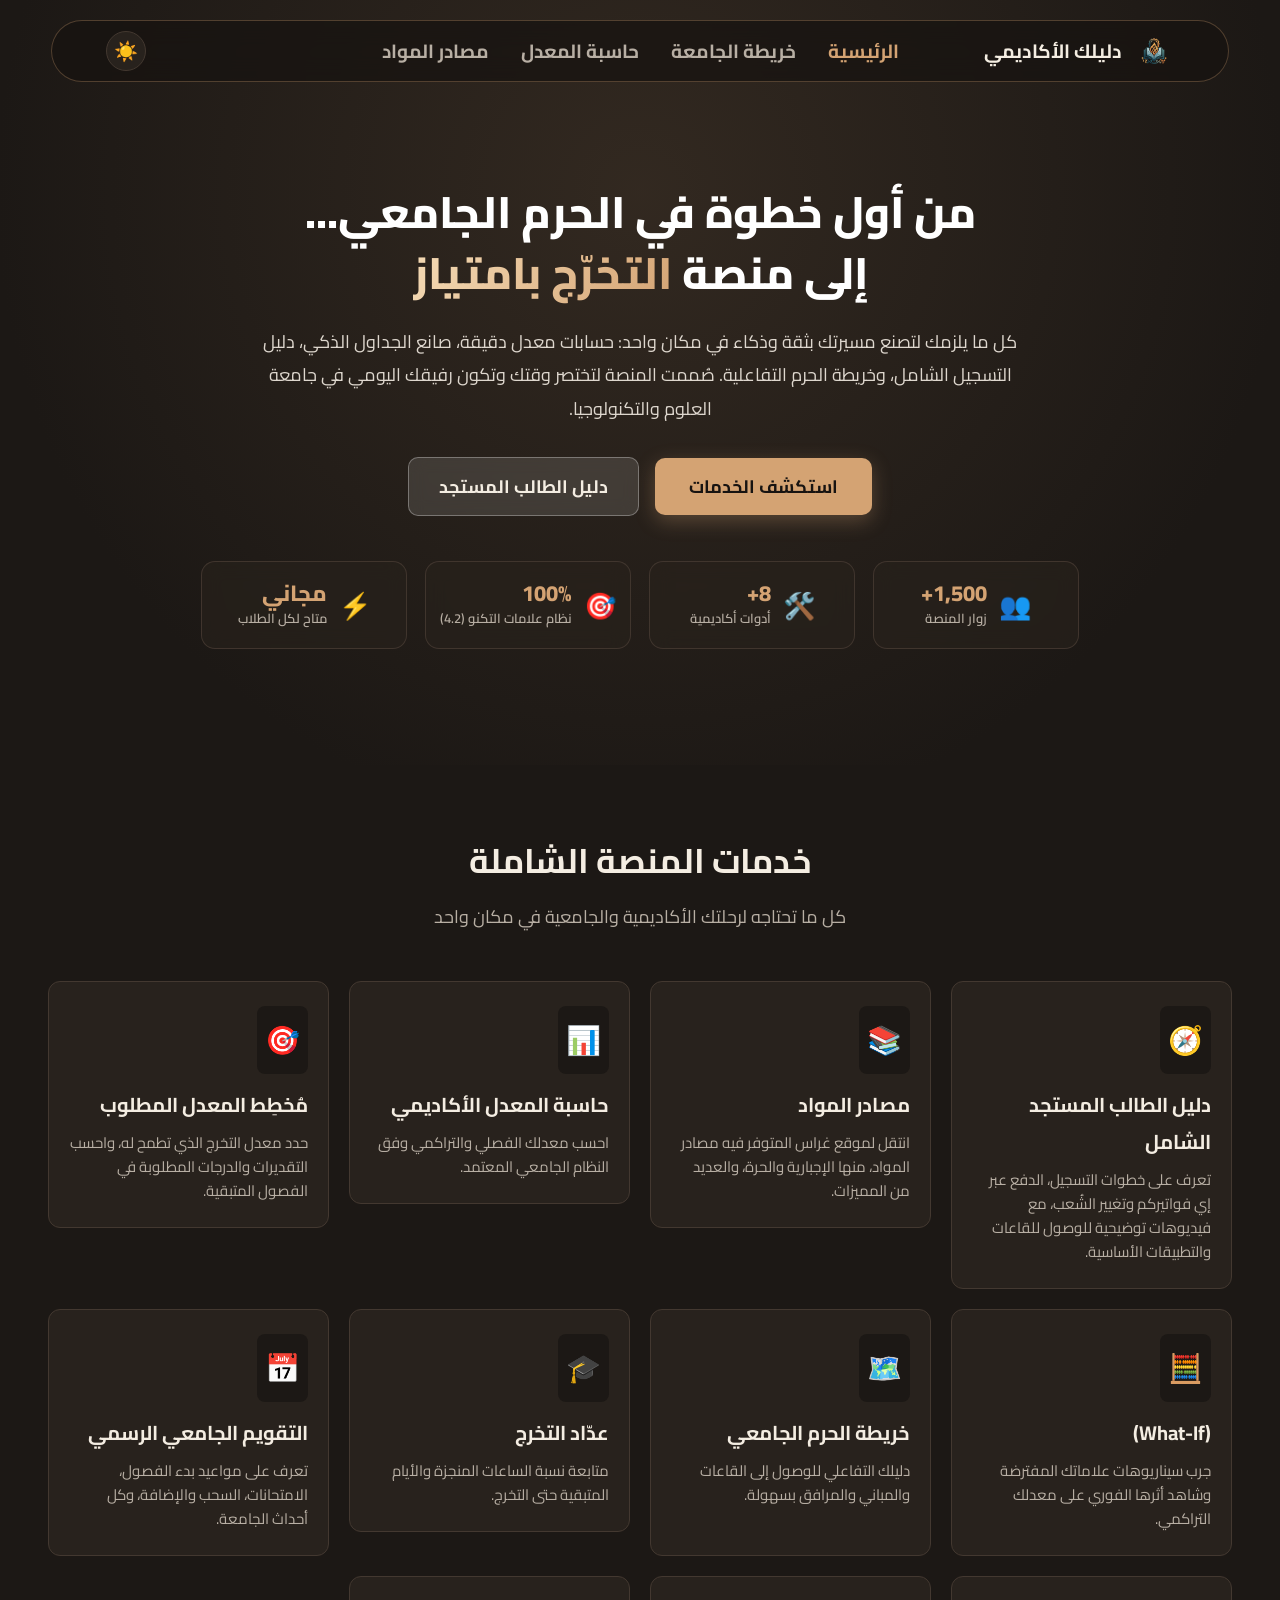
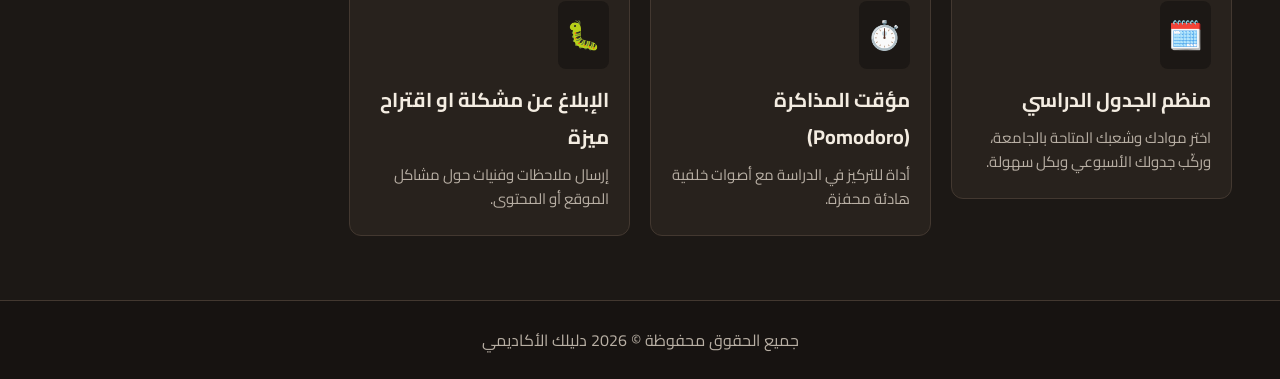
==== commit 321e9ed6: "Add files via upload" ====
--- a/index.html
+++ b/index.html
@@ -53,8 +53,8 @@
             </p>
 
             <div class="hero-actions">
-                <a href="#features" class="btn-primary-hero">⚡ استكشف الخدمات</a>
-                <a href="guide.html" class="btn-secondary-hero">🧭 دليل الطالب المستجد</a>
+                <a href="#features" class="btn-primary-hero"> استكشف الخدمات</a>
+                <a href="guide.html" class="btn-secondary-hero"> دليل الطالب المستجد</a>
             </div>
 
             <!-- شبكة الإحصائيات وعداد الزوار -->
